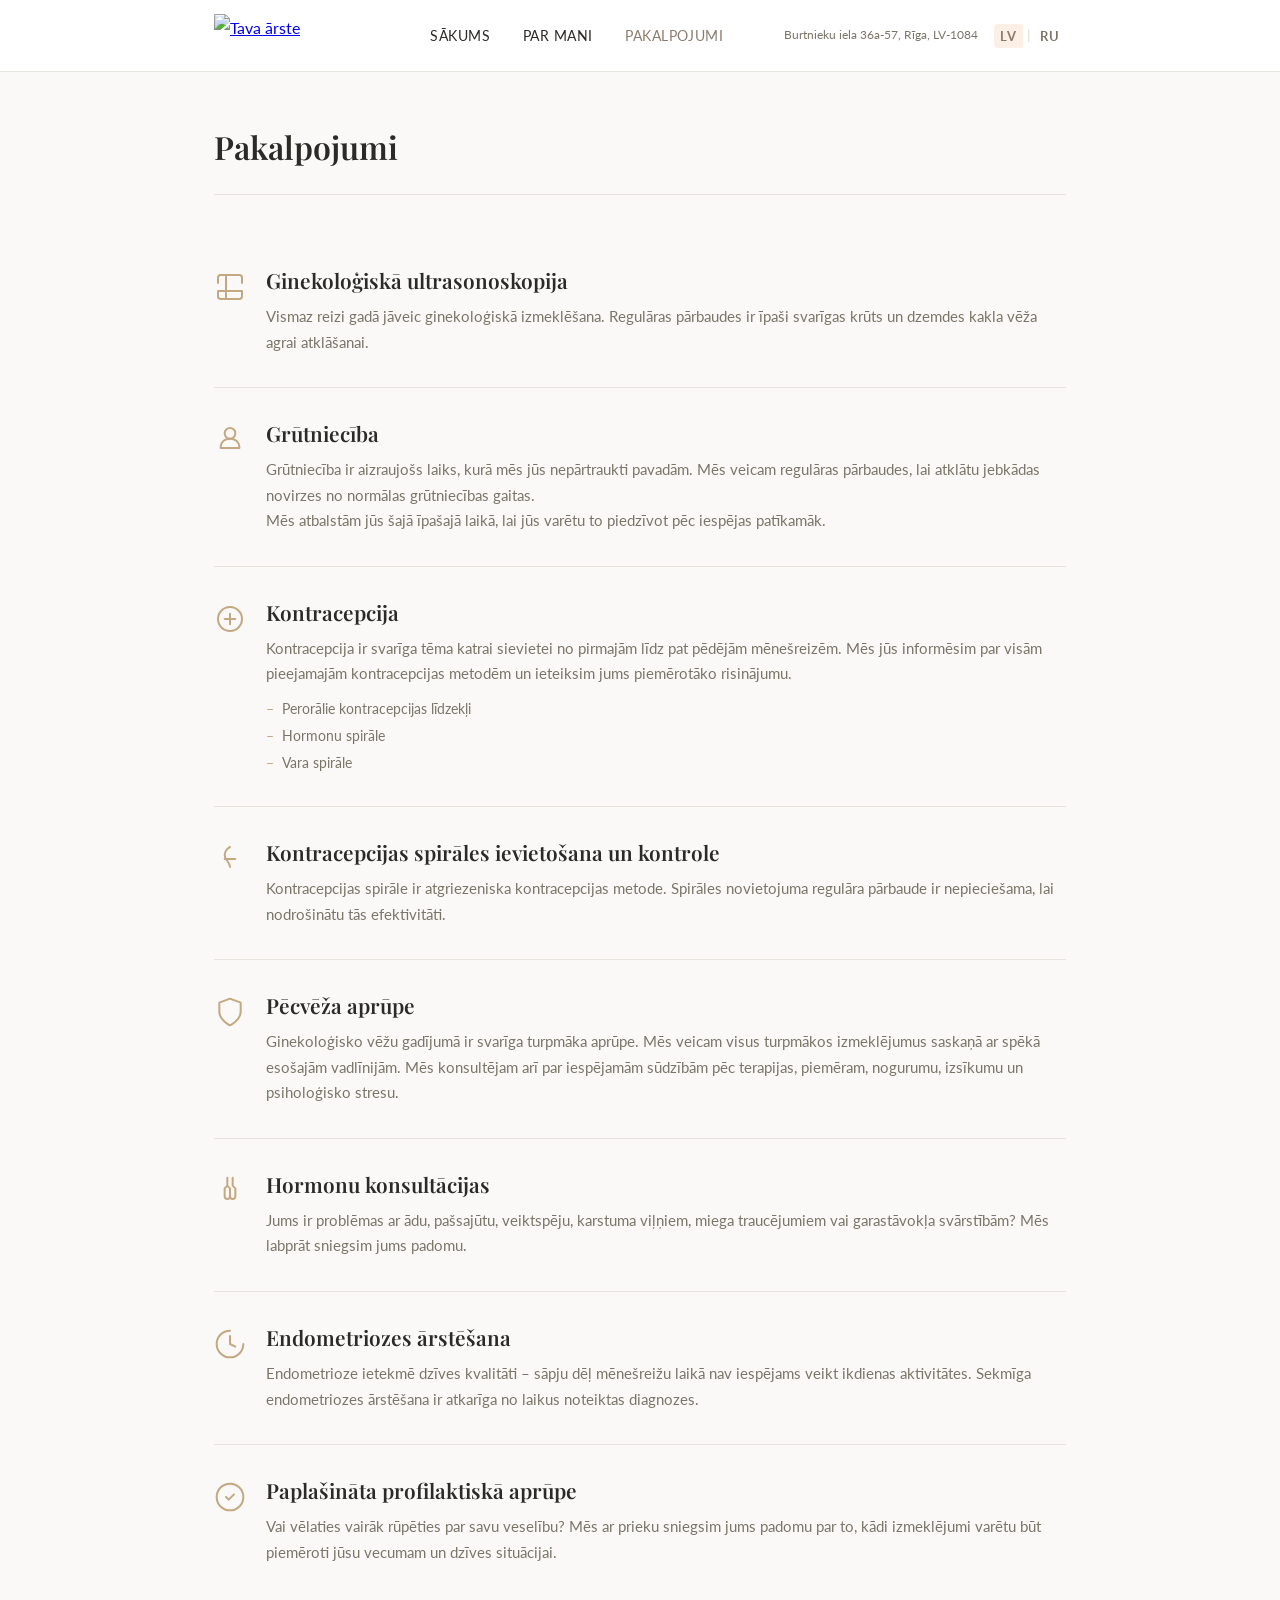
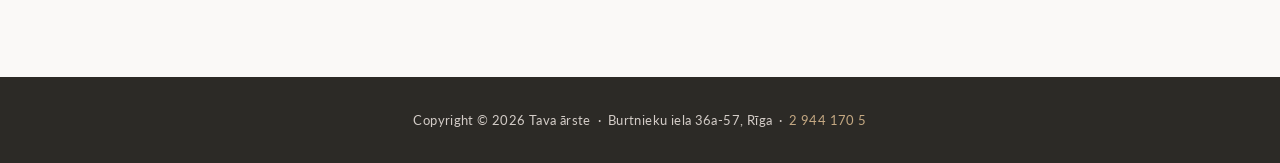
==== pakalpojumi.html @ 8bc207f9 "Tava-Arste Migration / erste schritte" ====
<!DOCTYPE html>
<html lang="lv">
<head>
  <meta charset="UTF-8">
  <meta name="viewport" content="width=device-width, initial-scale=1.0">
  <title>Pakalpojumi – Tava ārste</title>
  <meta name="description" content="Ginekoloģijas pakalpojumi: ultrasonoskopija, grūtniecība, kontracepcija, hormonu konsultācijas, endometrioze un vairāk.">
  <link rel="stylesheet" href="style.css">
</head>
<body>

<!-- ══ HEADER / NAV ══ -->
<header class="site-header">
  <nav class="nav-inner">
    <a class="nav-logo" href="index.html">
      <img src="https://tava-arste.lv/wp-content/uploads/2022/07/cropped-Logo-mit-Name-3-klein-250x71.png"
           alt="Tava ārste" width="180" height="51">
    </a>

    <ul class="nav-links">
      <li><a href="index.html">
        <span data-lang="lv" class="lang-active">Sākums</span>
        <span data-lang="ru">Главная</span>
      </a></li>
      <li><a href="par-mani.html">
        <span data-lang="lv" class="lang-active">Par mani</span>
        <span data-lang="ru">Обо мне</span>
      </a></li>
      <li><a href="pakalpojumi.html" class="active">
        <span data-lang="lv" class="lang-active">Pakalpojumi</span>
        <span data-lang="ru">Услуги</span>
      </a></li>
    </ul>

    <div style="display:flex;align-items:center;gap:16px;">
      <div class="nav-address">
        Burtnieku iela 36a-57, Rīga, LV-1084
      </div>
      <div class="lang-switch">
        <button id="btn-lv" class="active" onclick="setLang('lv')">LV</button>
        <span class="lang-sep">|</span>
        <button id="btn-ru" onclick="setLang('ru')">RU</button>
      </div>
    </div>
  </nav>
</header>

<!-- ══ MAIN ══ -->
<main>

  <!-- SVG icon templates (reusable) -->
  <svg style="display:none" xmlns="http://www.w3.org/2000/svg">
    <symbol id="icon-ultrasound" viewBox="0 0 24 24">
      <path d="M9 3H5a2 2 0 0 0-2 2v4m6-6h10a2 2 0 0 1 2 2v4M9 3v18m0 0h10a2 2 0 0 0 2-2v-4M9 21H5a2 2 0 0 1-2-2v-4m0 0h18"/>
    </symbol>
    <symbol id="icon-pregnancy" viewBox="0 0 24 24">
      <circle cx="12" cy="7" r="4"/><path d="M12 11c-4 0-7 2.5-7 6v1h14v-1c0-3.5-3-6-7-6z"/>
    </symbol>
    <symbol id="icon-contraception" viewBox="0 0 24 24">
      <circle cx="12" cy="12" r="9"/><path d="M8 12h8M12 8v8"/>
    </symbol>
    <symbol id="icon-spiral" viewBox="0 0 24 24">
      <path d="M12 3c0 0-4 2-4 6s4 5 4 9"/><path d="M8 12h8"/>
    </symbol>
    <symbol id="icon-cancer" viewBox="0 0 24 24">
      <path d="M12 22s8-4 8-10V5l-8-3-8 3v7c0 6 8 10 8 10z"/>
    </symbol>
    <symbol id="icon-hormone" viewBox="0 0 24 24">
      <path d="M10 2v6l-2 2v6a2 2 0 0 0 4 0v-6l-2-2V2z"/><path d="M14 2v6l2 2v6a2 2 0 0 1-4 0"/>
    </symbol>
    <symbol id="icon-endo" viewBox="0 0 24 24">
      <path d="M12 2a10 10 0 1 0 10 10"/><path d="M12 6v6l4 2"/>
    </symbol>
    <symbol id="icon-preventive" viewBox="0 0 24 24">
      <path d="M9 12l2 2 4-4"/><path d="M12 2a10 10 0 1 0 0 20A10 10 0 0 0 12 2z"/>
    </symbol>
  </svg>

  <!-- ── LATVIAN ── -->
  <section data-lang="lv" class="lang-active">
    <h1 class="page-title">Pakalpojumi</h1>
    <div class="services-list">

      <div class="service-item">
        <div class="service-icon"><svg><use href="#icon-ultrasound"/></svg></div>
        <div class="service-body">
          <h2>Ginekoloģiskā ultrasonoskopija</h2>
          <p>Vismaz reizi gadā jāveic ginekoloģiskā izmeklēšana. Regulāras pārbaudes ir īpaši svarīgas krūts un dzemdes kakla vēža agrai atklāšanai.</p>
        </div>
      </div>

      <div class="service-item">
        <div class="service-icon"><svg><use href="#icon-pregnancy"/></svg></div>
        <div class="service-body">
          <h2>Grūtniecība</h2>
          <p>Grūtniecība ir aizraujošs laiks, kurā mēs jūs nepārtraukti pavadām. Mēs veicam regulāras pārbaudes, lai atklātu jebkādas novirzes no normālas grūtniecības gaitas.</p>
          <p>Mēs atbalstām jūs šajā īpašajā laikā, lai jūs varētu to piedzīvot pēc iespējas patīkamāk.</p>
        </div>
      </div>

      <div class="service-item">
        <div class="service-icon"><svg><use href="#icon-contraception"/></svg></div>
        <div class="service-body">
          <h2>Kontracepcija</h2>
          <p>Kontracepcija ir svarīga tēma katrai sievietei no pirmajām līdz pat pēdējām mēnešreizēm. Mēs jūs informēsim par visām pieejamajām kontracepcijas metodēm un ieteiksim jums piemērotāko risinājumu.</p>
          <ul>
            <li>Perorālie kontracepcijas līdzekļi</li>
            <li>Hormonu spirāle</li>
            <li>Vara spirāle</li>
          </ul>
        </div>
      </div>

      <div class="service-item">
        <div class="service-icon"><svg><use href="#icon-spiral"/></svg></div>
        <div class="service-body">
          <h2>Kontracepcijas spirāles ievietošana un kontrole</h2>
          <p>Kontracepcijas spirāle ir atgriezeniska kontracepcijas metode. Spirāles novietojuma regulāra pārbaude ir nepieciešama, lai nodrošinātu tās efektivitāti.</p>
        </div>
      </div>

      <div class="service-item">
        <div class="service-icon"><svg><use href="#icon-cancer"/></svg></div>
        <div class="service-body">
          <h2>Pēcvēža aprūpe</h2>
          <p>Ginekoloģisko vēžu gadījumā ir svarīga turpmāka aprūpe. Mēs veicam visus turpmākos izmeklējumus saskaņā ar spēkā esošajām vadlīnijām. Mēs konsultējam arī par iespējamām sūdzībām pēc terapijas, piemēram, nogurumu, izsīkumu un psiholoģisko stresu.</p>
        </div>
      </div>

      <div class="service-item">
        <div class="service-icon"><svg><use href="#icon-hormone"/></svg></div>
        <div class="service-body">
          <h2>Hormonu konsultācijas</h2>
          <p>Jums ir problēmas ar ādu, pašsajūtu, veiktspēju, karstuma viļņiem, miega traucējumiem vai garastāvokļa svārstībām? Mēs labprāt sniegsim jums padomu.</p>
        </div>
      </div>

      <div class="service-item">
        <div class="service-icon"><svg><use href="#icon-endo"/></svg></div>
        <div class="service-body">
          <h2>Endometriozes ārstēšana</h2>
          <p>Endometrioze ietekmē dzīves kvalitāti – sāpju dēļ mēnešreižu laikā nav iespējams veikt ikdienas aktivitātes. Sekmīga endometriozes ārstēšana ir atkarīga no laikus noteiktas diagnozes.</p>
        </div>
      </div>

      <div class="service-item">
        <div class="service-icon"><svg><use href="#icon-preventive"/></svg></div>
        <div class="service-body">
          <h2>Paplašināta profilaktiskā aprūpe</h2>
          <p>Vai vēlaties vairāk rūpēties par savu veselību? Mēs ar prieku sniegsim jums padomu par to, kādi izmeklējumi varētu būt piemēroti jūsu vecumam un dzīves situācijai.</p>
        </div>
      </div>

    </div>
  </section>

  <!-- ── RUSSIAN ── -->
  <section data-lang="ru">
    <h1 class="page-title">Услуги</h1>
    <div class="services-list">

      <div class="service-item">
        <div class="service-icon"><svg><use href="#icon-ultrasound"/></svg></div>
        <div class="service-body">
          <h2>Гинекологическое ультразвуковое исследование</h2>
          <p>Гинекологическое обследование необходимо проходить не реже одного раза в год. Регулярные осмотры особенно важны для раннего выявления рака молочной железы и шейки матки.</p>
        </div>
      </div>

      <div class="service-item">
        <div class="service-icon"><svg><use href="#icon-pregnancy"/></svg></div>
        <div class="service-body">
          <h2>Беременность</h2>
          <p>Беременность — это захватывающее время, в течение которого мы непрерывно сопровождаем вас. Мы проводим регулярные осмотры для выявления любых отклонений от нормального течения беременности.</p>
          <p>Мы поддерживаем вас в этот особенный период, чтобы вы могли переживать его как можно приятнее.</p>
        </div>
      </div>

      <div class="service-item">
        <div class="service-icon"><svg><use href="#icon-contraception"/></svg></div>
        <div class="service-body">
          <h2>Контрацепция</h2>
          <p>Контрацепция — важная тема для каждой женщины от первых до последних менструаций. Мы информируем вас обо всех доступных методах контрацепции и рекомендуем наиболее подходящее решение.</p>
          <ul>
            <li>Оральные контрацептивы</li>
            <li>Гормональная спираль</li>
            <li>Медная спираль</li>
          </ul>
        </div>
      </div>

      <div class="service-item">
        <div class="service-icon"><svg><use href="#icon-spiral"/></svg></div>
        <div class="service-body">
          <h2>Установка и контроль контрацептивной спирали</h2>
          <p>Контрацептивная спираль — обратимый метод контрацепции. Регулярная проверка положения спирали необходима для обеспечения её эффективности.</p>
        </div>
      </div>

      <div class="service-item">
        <div class="service-icon"><svg><use href="#icon-cancer"/></svg></div>
        <div class="service-body">
          <h2>Послеонкологический уход</h2>
          <p>При гинекологических онкологических заболеваниях важно дальнейшее наблюдение. Мы проводим все последующие обследования в соответствии с действующими рекомендациями. Мы также консультируем по возможным жалобам после терапии — усталости, истощению и психологическому стрессу.</p>
        </div>
      </div>

      <div class="service-item">
        <div class="service-icon"><svg><use href="#icon-hormone"/></svg></div>
        <div class="service-body">
          <h2>Гормональные консультации</h2>
          <p>У вас проблемы с кожей, самочувствием, работоспособностью, приливами, нарушениями сна или перепадами настроения? Мы с удовольствием проконсультируем вас.</p>
        </div>
      </div>

      <div class="service-item">
        <div class="service-icon"><svg><use href="#icon-endo"/></svg></div>
        <div class="service-body">
          <h2>Лечение эндометриоза</h2>
          <p>Эндометриоз влияет на качество жизни — из-за боли во время менструации невозможно вести обычную повседневную деятельность. Успешное лечение эндометриоза зависит от своевременно поставленного диагноза.</p>
        </div>
      </div>

      <div class="service-item">
        <div class="service-icon"><svg><use href="#icon-preventive"/></svg></div>
        <div class="service-body">
          <h2>Расширенная профилактическая помощь</h2>
          <p>Хотите больше заботиться о своём здоровье? Мы с удовольствием посоветуем вам, какие обследования могут быть подходящими для вашего возраста и жизненной ситуации.</p>
        </div>
      </div>

    </div>
  </section>

</main>

<!-- ══ FOOTER ══ -->
<footer class="site-footer">
  <p>
    <span data-lang-inline="lv" class="lang-active">Copyright © 2026 Tava ārste &nbsp;·&nbsp; Burtnieku iela 36a-57, Rīga &nbsp;·&nbsp; <a href="tel:+37129441705">2 944 170 5</a></span>
    <span data-lang-inline="ru">Copyright © 2026 Tava ārste &nbsp;·&nbsp; ул. Буртниеку 36a-57, Рига &nbsp;·&nbsp; <a href="tel:+37129441705">2 944 170 5</a></span>
  </p>
</footer>

<script>
  const LANG_KEY = 'ta_lang';

  function setLang(lang) {
    localStorage.setItem(LANG_KEY, lang);
    applyLang(lang);
  }

  function applyLang(lang) {
    document.querySelectorAll('[data-lang]').forEach(el => {
      el.classList.toggle('lang-active', el.dataset.lang === lang);
    });
    document.querySelectorAll('[data-lang-inline]').forEach(el => {
      el.classList.toggle('lang-active', el.dataset.langInline === lang);
    });
    document.querySelectorAll('.nav-links [data-lang]').forEach(el => {
      el.classList.toggle('lang-active', el.dataset.lang === lang);
    });
    document.documentElement.lang = lang === 'ru' ? 'ru' : 'lv';
    document.getElementById('btn-lv').classList.toggle('active', lang === 'lv');
    document.getElementById('btn-ru').classList.toggle('active', lang === 'ru');
  }

  const saved = localStorage.getItem(LANG_KEY) || 'lv';
  applyLang(saved);
</script>

</body>
</html>
---- style.css ----
/* ============================================================
   tava-arste.lv — Global Stylesheet
   ============================================================ */

@import url('https://fonts.googleapis.com/css2?family=Lato:wght@300;400;700&family=Playfair+Display:wght@400;600&display=swap');

:root {
  --color-bg:       #faf9f7;
  --color-surface:  #ffffff;
  --color-border:   #e8e3dc;
  --color-text:     #2c2a26;
  --color-muted:    #7a7569;
  --color-accent:   #8c7b6b;   /* warm taupe */
  --color-accent2:  #c4a882;   /* sand gold */
  --color-nav-bg:   #ffffff;
  --font-sans:      'Lato', sans-serif;
  --font-serif:     'Playfair Display', serif;
  --max-w:          900px;
  --nav-h:          72px;
}

*, *::before, *::after { box-sizing: border-box; margin: 0; padding: 0; }

html { scroll-behavior: smooth; }

body {
  font-family: var(--font-sans);
  background: var(--color-bg);
  color: var(--color-text);
  font-size: 16px;
  line-height: 1.7;
}

/* ── NAV ── */
.site-header {
  position: sticky;
  top: 0;
  z-index: 100;
  background: var(--color-nav-bg);
  border-bottom: 1px solid var(--color-border);
  height: var(--nav-h);
}

.nav-inner {
  max-width: var(--max-w);
  margin: 0 auto;
  height: 100%;
  display: flex;
  align-items: center;
  justify-content: space-between;
  padding: 0 24px;
  gap: 24px;
}

.nav-logo img {
  height: 44px;
  width: auto;
  display: block;
}

.nav-links {
  display: flex;
  align-items: center;
  gap: 0;
  list-style: none;
}

.nav-links a {
  display: block;
  padding: 8px 16px;
  text-decoration: none;
  font-size: 14px;
  letter-spacing: 0.04em;
  text-transform: uppercase;
  color: var(--color-text);
  font-weight: 400;
  transition: color 0.2s;
}

.nav-links a:hover,
.nav-links a.active {
  color: var(--color-accent);
}

.nav-address {
  font-size: 12px;
  color: var(--color-muted);
  text-align: right;
  line-height: 1.4;
  white-space: nowrap;
}

/* Language switcher */
.lang-switch {
  display: flex;
  align-items: center;
  gap: 4px;
  font-size: 13px;
  font-weight: 700;
  letter-spacing: 0.06em;
}

.lang-switch button {
  background: none;
  border: none;
  cursor: pointer;
  padding: 4px 6px;
  font-family: var(--font-sans);
  font-size: 13px;
  font-weight: 700;
  letter-spacing: 0.06em;
  color: var(--color-muted);
  border-radius: 3px;
  transition: color 0.2s, background 0.2s;
}

.lang-switch button.active {
  color: var(--color-accent);
  background: oklch(0.96 0.02 60);
}

.lang-switch button:hover:not(.active) {
  color: var(--color-text);
}

.lang-sep {
  color: var(--color-border);
  user-select: none;
}

/* ── MAIN LAYOUT ── */
main {
  max-width: var(--max-w);
  margin: 0 auto;
  padding: 48px 24px 80px;
}

/* ── HERO (Sākums) ── */
.hero {
  display: grid;
  grid-template-columns: 1fr 1fr;
  gap: 48px;
  align-items: center;
  padding: 40px 0 56px;
  border-bottom: 1px solid var(--color-border);
  margin-bottom: 56px;
}

.hero-image {
  border-radius: 4px;
  overflow: hidden;
  aspect-ratio: 4/3;
  background: var(--color-border);
}

.hero-image img {
  width: 100%;
  height: 100%;
  object-fit: cover;
  display: block;
}

.hero-content h1 {
  font-family: var(--font-serif);
  font-size: 2rem;
  font-weight: 600;
  line-height: 1.25;
  margin-bottom: 16px;
  color: var(--color-text);
}

.hero-content .tagline {
  font-size: 15px;
  color: var(--color-muted);
  margin-bottom: 24px;
  line-height: 1.6;
  text-wrap: pretty;
}

.hero-content .hours-block {
  background: var(--color-surface);
  border: 1px solid var(--color-border);
  border-left: 3px solid var(--color-accent2);
  padding: 20px 24px;
  border-radius: 2px;
  margin-bottom: 24px;
}

.hero-content .hours-block h3 {
  font-size: 11px;
  letter-spacing: 0.1em;
  text-transform: uppercase;
  color: var(--color-muted);
  margin-bottom: 12px;
}

.hours-table {
  display: grid;
  grid-template-columns: auto 1fr;
  gap: 4px 16px;
  font-size: 14px;
}

.hours-table .day { color: var(--color-muted); }
.hours-table .time { color: var(--color-text); font-weight: 400; }
.hours-table .note { grid-column: 1/-1; font-size: 12px; color: var(--color-muted); font-style: italic; margin-top: 4px; }

.contact-row {
  display: flex;
  flex-direction: column;
  gap: 6px;
  font-size: 14px;
}

.contact-row a {
  color: var(--color-text);
  text-decoration: none;
}

.contact-row a:hover { color: var(--color-accent); }

.contact-row .label {
  font-size: 11px;
  letter-spacing: 0.08em;
  text-transform: uppercase;
  color: var(--color-muted);
  display: block;
  margin-bottom: 2px;
}

.btn {
  display: inline-block;
  background: var(--color-accent);
  color: #fff;
  text-decoration: none;
  padding: 12px 28px;
  font-size: 13px;
  letter-spacing: 0.06em;
  text-transform: uppercase;
  font-weight: 700;
  border-radius: 2px;
  transition: background 0.2s, transform 0.15s;
  margin-top: 20px;
}

.btn:hover {
  background: oklch(0.42 0.06 50);
  transform: translateY(-1px);
}

/* ── PAR MANI ── */
.par-mani-grid {
  display: grid;
  grid-template-columns: 280px 1fr;
  gap: 56px;
  align-items: start;
}

.par-mani-photo {
  border-radius: 4px;
  overflow: hidden;
  position: sticky;
  top: calc(var(--nav-h) + 24px);
}

.par-mani-photo img {
  width: 100%;
  height: auto;
  display: block;
}

.par-mani-content h1 {
  font-family: var(--font-serif);
  font-size: 2rem;
  font-weight: 600;
  margin-bottom: 8px;
}

.par-mani-content .subtitle {
  font-size: 14px;
  letter-spacing: 0.08em;
  text-transform: uppercase;
  color: var(--color-muted);
  margin-bottom: 32px;
}

.info-section {
  margin-bottom: 32px;
}

.info-section h3 {
  font-size: 11px;
  letter-spacing: 0.12em;
  text-transform: uppercase;
  color: var(--color-accent);
  margin-bottom: 8px;
  padding-bottom: 8px;
  border-bottom: 1px solid var(--color-border);
}

.info-section p,
.info-section ul {
  font-size: 15px;
  color: var(--color-text);
}

.info-section ul {
  list-style: none;
  display: flex;
  flex-direction: column;
  gap: 4px;
}

.info-section ul li::before {
  content: "—";
  color: var(--color-accent2);
  margin-right: 8px;
}

/* ── PAKALPOJUMI ── */
.page-title {
  font-family: var(--font-serif);
  font-size: 2rem;
  font-weight: 600;
  margin-bottom: 40px;
  padding-bottom: 20px;
  border-bottom: 1px solid var(--color-border);
}

.services-list {
  display: flex;
  flex-direction: column;
  gap: 0;
}

.service-item {
  padding: 32px 0;
  border-bottom: 1px solid var(--color-border);
  display: grid;
  grid-template-columns: 32px 1fr;
  gap: 20px;
  align-items: start;
}

.service-item:last-child { border-bottom: none; }

.service-icon {
  width: 32px;
  height: 32px;
  flex-shrink: 0;
  margin-top: 4px;
}

.service-icon svg {
  width: 100%;
  height: 100%;
  stroke: var(--color-accent2);
  fill: none;
  stroke-width: 1.5;
  stroke-linecap: round;
  stroke-linejoin: round;
}

.service-body h2 {
  font-family: var(--font-serif);
  font-size: 1.3rem;
  font-weight: 600;
  margin-bottom: 10px;
  color: var(--color-text);
  line-height: 1.3;
}

.service-body p {
  font-size: 15px;
  color: var(--color-muted);
  text-wrap: pretty;
}

.service-body ul {
  margin-top: 10px;
  list-style: none;
  display: flex;
  flex-direction: column;
  gap: 3px;
  font-size: 14px;
  color: var(--color-muted);
}

.service-body ul li::before {
  content: "–";
  color: var(--color-accent2);
  margin-right: 8px;
}

/* ── FOOTER ── */
.site-footer {
  background: var(--color-text);
  color: oklch(0.85 0.01 60);
  padding: 32px 24px;
  margin-top: 0;
  text-align: center;
  font-size: 13px;
  letter-spacing: 0.03em;
}

.site-footer a {
  color: var(--color-accent2);
  text-decoration: none;
}

/* ── RESPONSIVE ── */
@media (max-width: 680px) {
  .hero {
    grid-template-columns: 1fr;
    gap: 28px;
  }

  .par-mani-grid {
    grid-template-columns: 1fr;
  }

  .par-mani-photo {
    position: static;
    max-width: 280px;
  }

  .nav-address { display: none; }

  .nav-links a {
    padding: 8px 10px;
    font-size: 13px;
  }
}

/* ── HIDDEN LANG CONTENT ── */
[data-lang] { display: none; }
[data-lang].lang-active { display: block; }
[data-lang-inline] { display: none; }
[data-lang-inline].lang-active { display: inline; }
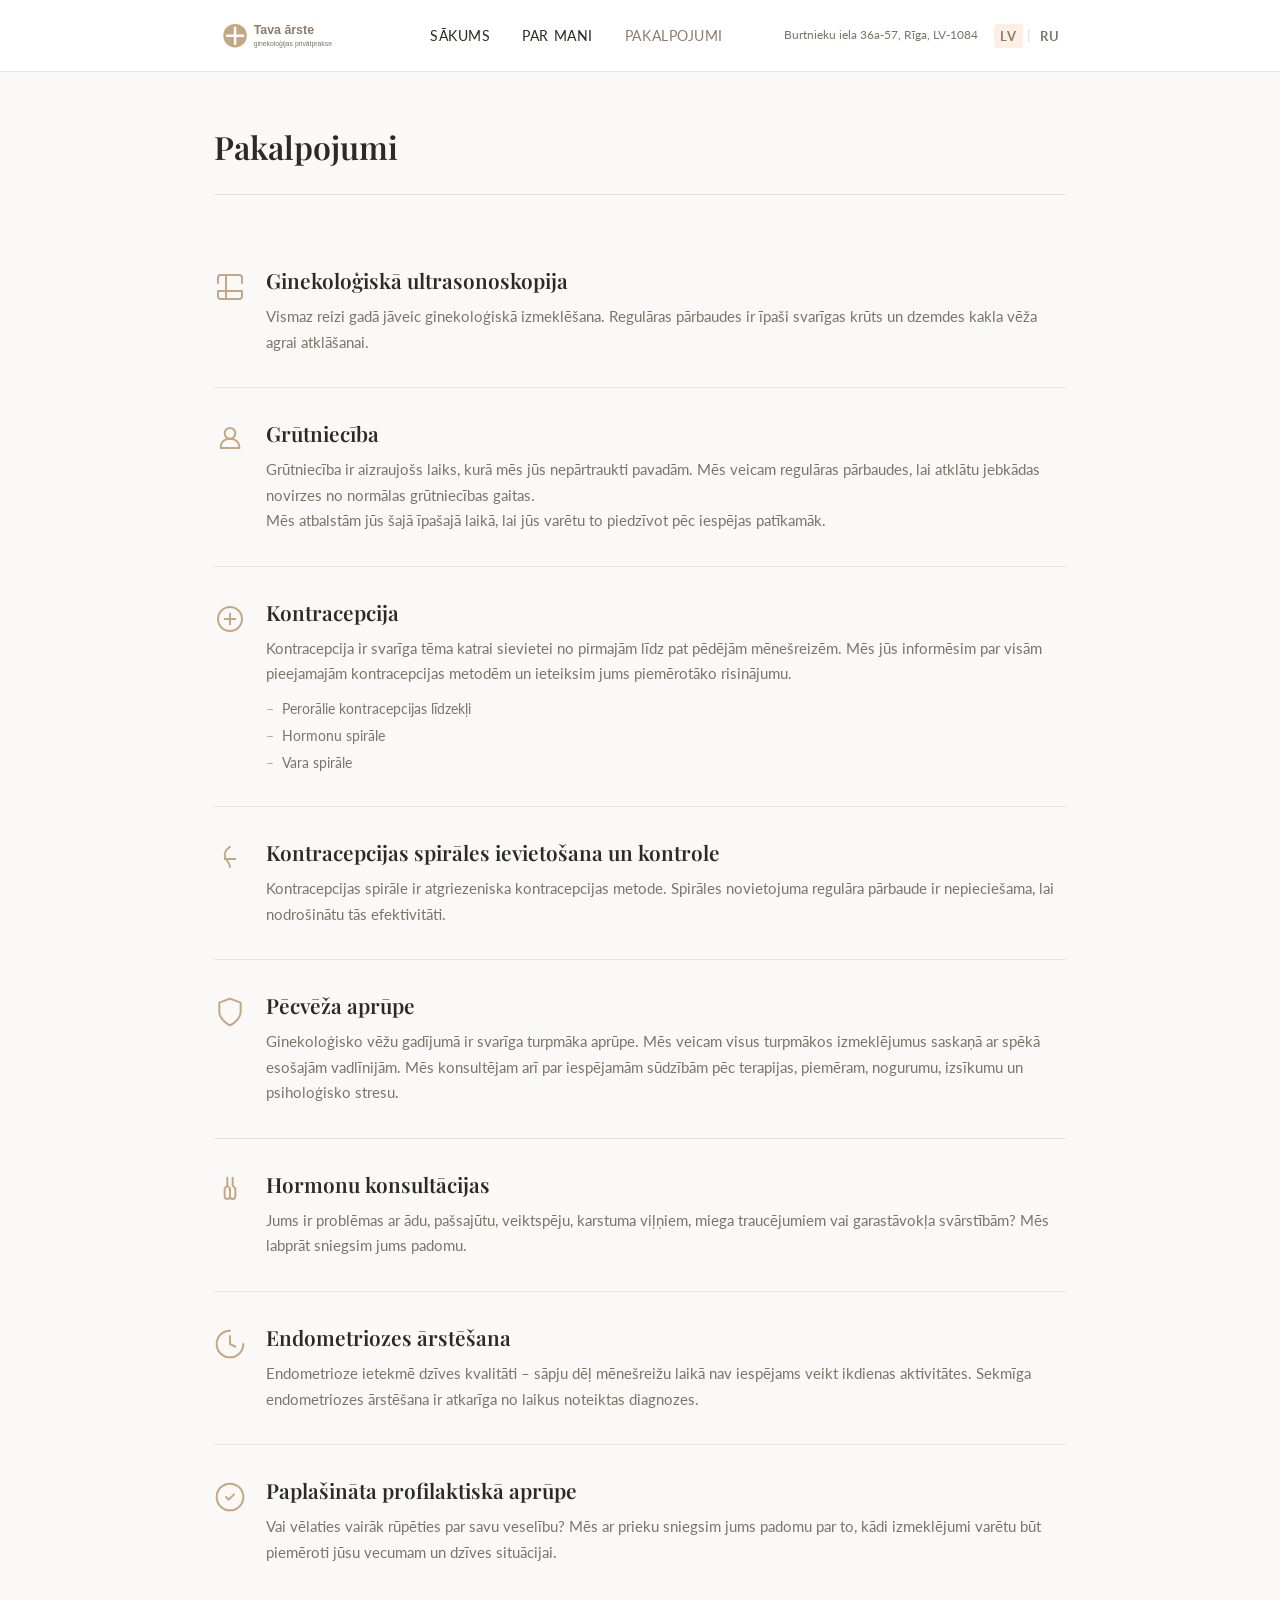
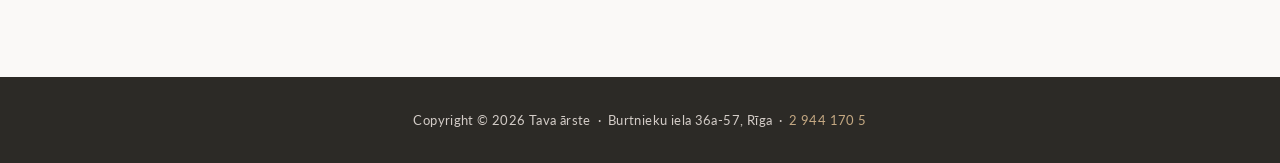
==== commit 3ecdbf87: "Fix broken site images by using local assets" ====
--- a/pakalpojumi.html
+++ b/pakalpojumi.html
@@ -13,7 +13,7 @@
 <header class="site-header">
   <nav class="nav-inner">
     <a class="nav-logo" href="index.html">
-      <img src="https://tava-arste.lv/wp-content/uploads/2022/07/cropped-Logo-mit-Name-3-klein-250x71.png"
+      <img src="images/logo.svg"
            alt="Tava ārste" width="180" height="51">
     </a>
 
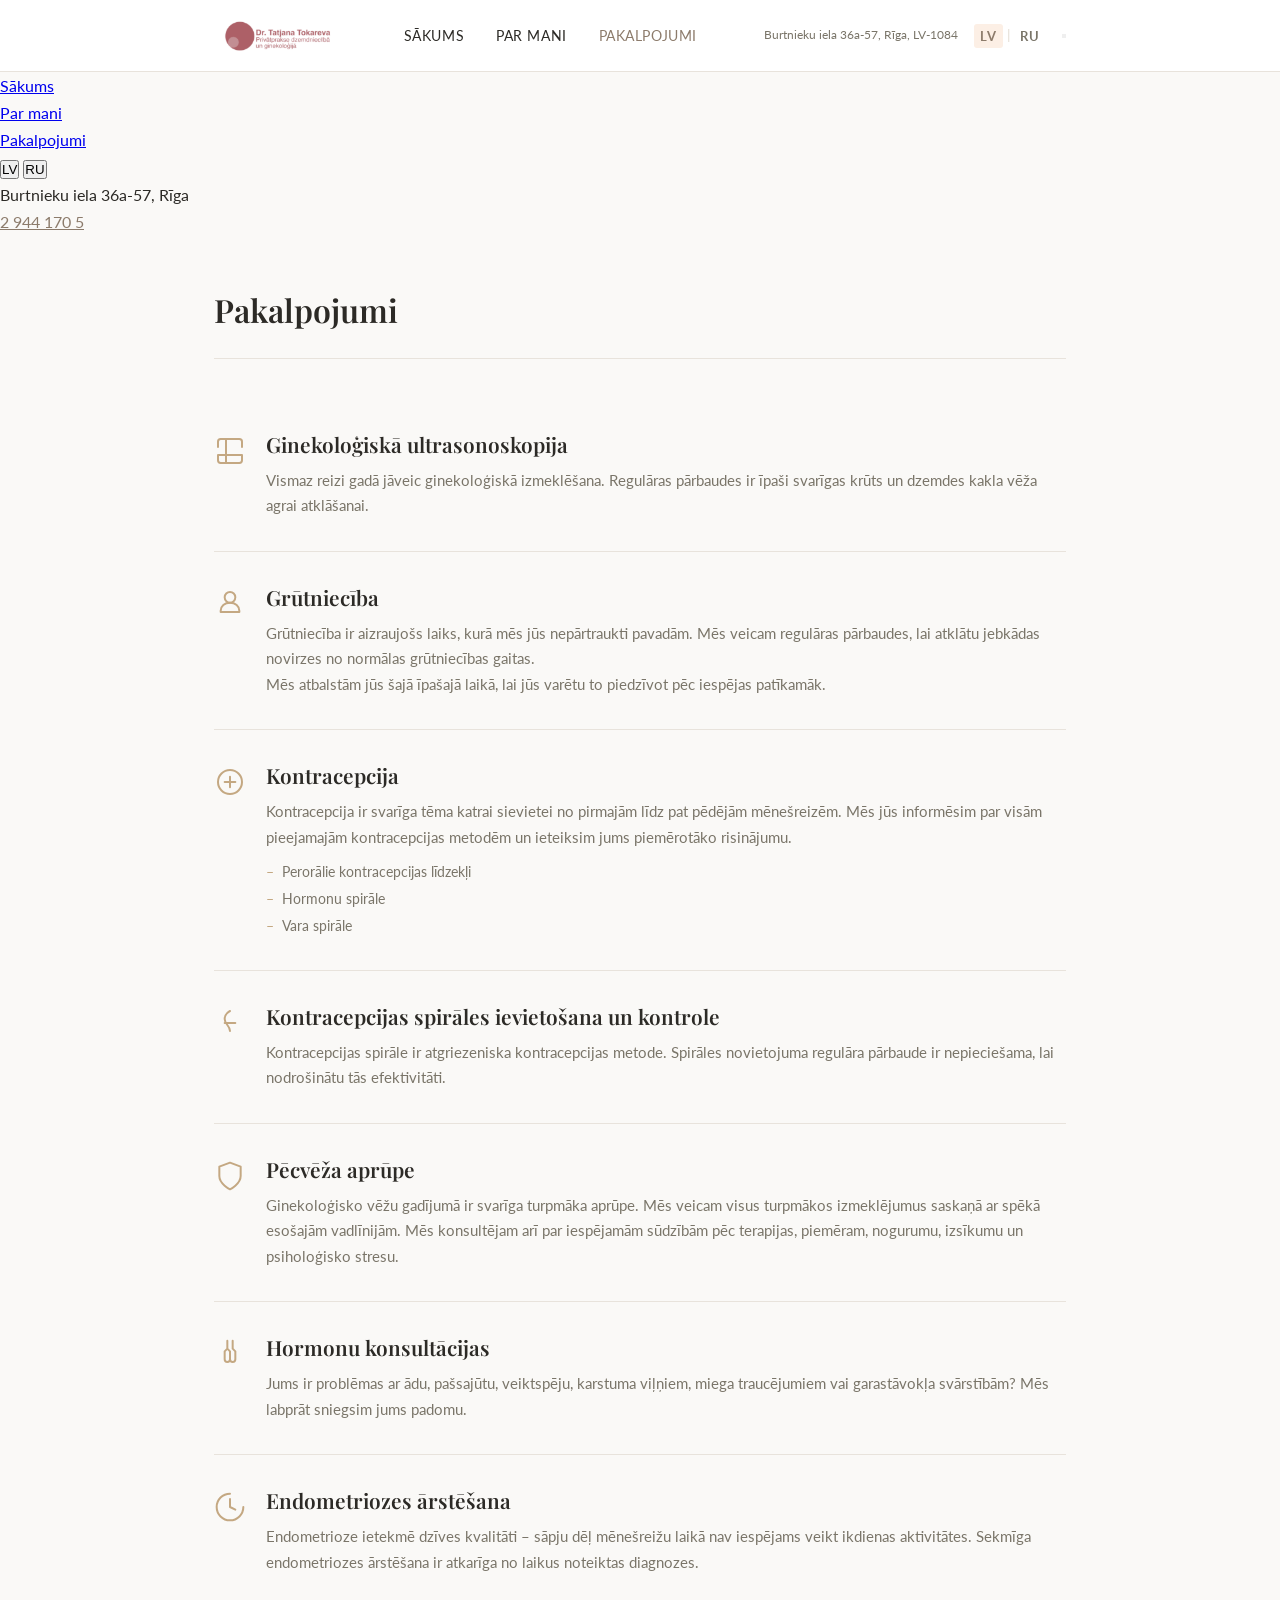
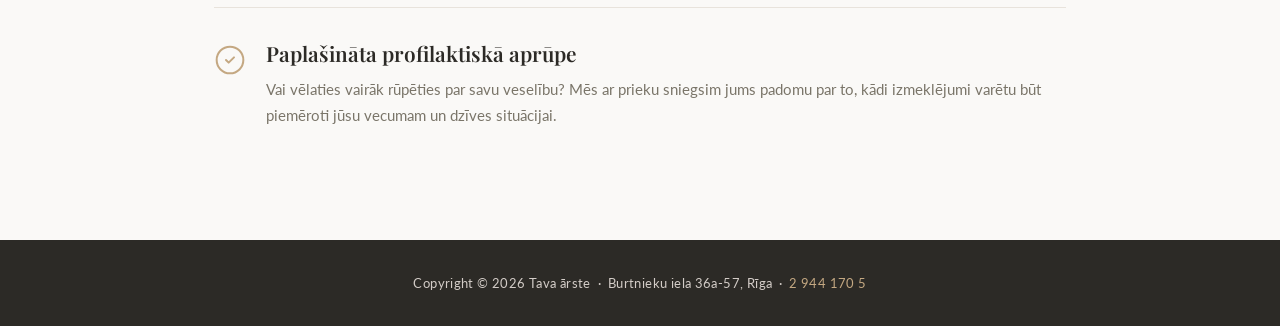
==== commit da613294: "SEO optimierung RU / LV SEO optimierung RU / LV" ====
--- a/pakalpojumi.html
+++ b/pakalpojumi.html
@@ -3,8 +3,129 @@
 <head>
   <meta charset="UTF-8">
   <meta name="viewport" content="width=device-width, initial-scale=1.0">
-  <title>Pakalpojumi – Tava ārste</title>
-  <meta name="description" content="Ginekoloģijas pakalpojumi: ultrasonoskopija, grūtniecība, kontracepcija, hormonu konsultācijas, endometrioze un vairāk.">
+
+  <!-- ── SEO ── -->
+  <title>Pakalpojumi – ginekoloģija Rīgā | Dr. Tatjana Tokareva</title>
+  <meta name="description" content="Ginekoloģijas pakalpojumi Rīgā: ultrasonogrāfija, grūtniecības uzraudzība, kontracepcija, spirāles ievietošana, hormonu konsultācijas, endometriozes ārstēšana. · Услуги гинеколога в Риге: узи, ведение беременности, контрацепция.">
+  <meta name="keywords" content="ginekoloģija Rīgā, ginekoloģiskā ultrasonogrāfija, grūtniecības uzraudzība Rīgā, kontracepcija Rīgā, spirāles ievietošana, hormonu konsultācija, endometriozes ārstēšana Rīgā, гинекология Рига, узи гинеколог Рига, ведение беременности Рига, контрацепция Рига, эндометриоз Рига, гормональная консультация">
+  <meta name="author" content="Dr. Tatjana Tokareva">
+  <meta name="robots" content="index, follow, max-image-preview:large, max-snippet:-1">
+  <meta name="geo.region" content="LV-RIX">
+  <meta name="geo.placename" content="Rīga">
+  <meta name="geo.position" content="56.9496;24.1052">
+  <meta name="ICBM" content="56.9496, 24.1052">
+  <meta name="content-language" content="lv, ru">
+  <link rel="canonical" href="https://tava-arste.lv/pakalpojumi.html">
+  <link rel="icon" type="image/png" href="images/logo.png">
+
+  <!-- ── Open Graph ── -->
+  <meta property="og:type" content="website">
+  <meta property="og:site_name" content="Tava ārste – Dr. Tatjana Tokareva">
+  <meta property="og:url" content="https://tava-arste.lv/pakalpojumi.html">
+  <meta property="og:title" content="Pakalpojumi – ginekoloģija Rīgā | Dr. Tatjana Tokareva">
+  <meta property="og:description" content="Pilns ginekoloģijas pakalpojumu klāsts Rīgā. 25+ gadu pieredze. · Услуги гинеколога в Риге.">
+  <meta property="og:image" content="https://tava-arste.lv/images/tatjana.png">
+  <meta property="og:locale" content="lv_LV">
+  <meta property="og:locale:alternate" content="ru_RU">
+
+  <!-- ── Twitter ── -->
+  <meta name="twitter:card" content="summary_large_image">
+  <meta name="twitter:title" content="Pakalpojumi – ginekoloģija Rīgā">
+  <meta name="twitter:image" content="https://tava-arste.lv/images/tatjana.png">
+
+  <!-- ── hreflang ── -->
+  <link rel="alternate" hreflang="lv" href="https://tava-arste.lv/pakalpojumi.html">
+  <link rel="alternate" hreflang="lv-LV" href="https://tava-arste.lv/pakalpojumi.html">
+  <link rel="alternate" hreflang="ru" href="https://tava-arste.lv/pakalpojumi.html?lang=ru">
+  <link rel="alternate" hreflang="ru-LV" href="https://tava-arste.lv/pakalpojumi.html?lang=ru">
+  <link rel="alternate" hreflang="x-default" href="https://tava-arste.lv/pakalpojumi.html">
+
+  <!-- ── Structured Data: Services ── -->
+  <script type="application/ld+json">
+  {
+    "@context": "https://schema.org",
+    "@type": "MedicalClinic",
+    "@id": "https://tava-arste.lv/#practice",
+    "name": "Dr. Tatjana Tokareva – ginekoloģes privātprakse",
+    "url": "https://tava-arste.lv",
+    "telephone": "+37129441705",
+    "medicalSpecialty": "Gynecologic",
+    "availableLanguage": ["lv", "ru"],
+    "areaServed": [
+      { "@type": "City", "name": "Rīga" },
+      { "@type": "Country", "name": "Latvija" }
+    ],
+    "address": {
+      "@type": "PostalAddress",
+      "streetAddress": "Burtnieku iela 36a-57",
+      "addressLocality": "Rīga",
+      "postalCode": "LV-1084",
+      "addressCountry": "LV"
+    },
+    "geo": {
+      "@type": "GeoCoordinates",
+      "latitude": 56.9496,
+      "longitude": 24.1052
+    },
+    "hasOfferCatalog": {
+      "@type": "OfferCatalog",
+      "name": "Ginekoloģijas pakalpojumi Rīgā",
+      "itemListElement": [
+        {"@type": "Offer", "itemOffered": {"@type": "MedicalProcedure", "name": "Ginekoloģiskā ultrasonogrāfija"}},
+        {"@type": "Offer", "itemOffered": {"@type": "MedicalProcedure", "name": "Grūtniecības uzraudzība"}},
+        {"@type": "Offer", "itemOffered": {"@type": "MedicalProcedure", "name": "Kontracepcijas konsultācija"}},
+        {"@type": "Offer", "itemOffered": {"@type": "MedicalProcedure", "name": "Spirāles ievietošana un kontrole"}},
+        {"@type": "Offer", "itemOffered": {"@type": "MedicalProcedure", "name": "Pēcvēža aprūpe"}},
+        {"@type": "Offer", "itemOffered": {"@type": "MedicalProcedure", "name": "Hormonu konsultācijas"}},
+        {"@type": "Offer", "itemOffered": {"@type": "MedicalProcedure", "name": "Endometriozes ārstēšana"}},
+        {"@type": "Offer", "itemOffered": {"@type": "MedicalProcedure", "name": "Paplašināta profilaktiskā aprūpe"}}
+      ]
+    }
+  }
+  </script>
+
+  <!-- ── FAQ Schema (Rich Snippets) ── -->
+  <script type="application/ld+json">
+  {
+    "@context": "https://schema.org",
+    "@type": "FAQPage",
+    "mainEntity": [
+      {
+        "@type": "Question",
+        "name": "Kur atrodas ginekoloģes prakse Rīgā?",
+        "acceptedAnswer": {
+          "@type": "Answer",
+          "text": "Dr. Tatjanas Tokarevas ginekoloģes privātprakse atrodas Ūnijas Doktorātā, Burtnieku ielā 36a-57, Rīgā, LV-1084."
+        }
+      },
+      {
+        "@type": "Question",
+        "name": "Kā pierakstīties pie ginekologa Rīgā?",
+        "acceptedAnswer": {
+          "@type": "Answer",
+          "text": "Pieraksts pa tālruni 2 944 170 5 (ārste) vai 6 756 022 9 (doktorāts), kā arī tiešsaistē Ūnijas Doktorāta sistēmā unidok.lv."
+        }
+      },
+      {
+        "@type": "Question",
+        "name": "Cik bieži jāveic ginekoloģiskā apskate?",
+        "acceptedAnswer": {
+          "@type": "Answer",
+          "text": "Ginekoloģiskā izmeklēšana jāveic vismaz reizi gadā. Regulāras pārbaudes ir īpaši svarīgas krūts un dzemdes kakla vēža agrai atklāšanai."
+        }
+      },
+      {
+        "@type": "Question",
+        "name": "В каких языках ведётся приём?",
+        "acceptedAnswer": {
+          "@type": "Answer",
+          "text": "Приём ведётся на латышском и русском языках. Гинеколог в Риге, Ūnijas Doktorāts, ул. Буртниеку 36a-57."
+        }
+      }
+    ]
+  }
+  </script>
+
   <link rel="stylesheet" href="style.css">
 </head>
 <body>
@@ -13,8 +134,7 @@
 <header class="site-header">
   <nav class="nav-inner">
     <a class="nav-logo" href="index.html">
-      <img src="images/logo.svg"
-           alt="Tava ārste" width="180" height="51">
+      <img src="images/logo.png" alt="Tava ārste" width="180" height="51">
     </a>
 
     <ul class="nav-links">
@@ -33,22 +153,47 @@
     </ul>
 
     <div style="display:flex;align-items:center;gap:16px;">
-      <div class="nav-address">
-        Burtnieku iela 36a-57, Rīga, LV-1084
-      </div>
+      <div class="nav-address">Burtnieku iela 36a-57, Rīga, LV-1084</div>
       <div class="lang-switch">
         <button id="btn-lv" class="active" onclick="setLang('lv')">LV</button>
         <span class="lang-sep">|</span>
         <button id="btn-ru" onclick="setLang('ru')">RU</button>
       </div>
+      <button class="hamburger" id="hamburger" aria-label="Izvēlne" aria-expanded="false" onclick="toggleMenu()">
+        <span></span><span></span><span></span>
+      </button>
     </div>
   </nav>
 </header>
 
+<!-- ══ MOBILE DRAWER ══ -->
+<nav class="mobile-nav" id="mobile-nav" aria-label="Mobilā navigācija">
+  <a href="index.html">
+    <span data-lang="lv" class="lang-active">Sākums</span>
+    <span data-lang="ru">Главная</span>
+  </a>
+  <a href="par-mani.html">
+    <span data-lang="lv" class="lang-active">Par mani</span>
+    <span data-lang="ru">Обо мне</span>
+  </a>
+  <a href="pakalpojumi.html" class="active">
+    <span data-lang="lv" class="lang-active">Pakalpojumi</span>
+    <span data-lang="ru">Услуги</span>
+  </a>
+  <div class="mobile-lang">
+    <button id="mob-btn-lv" class="active" onclick="setLang('lv')">LV</button>
+    <button id="mob-btn-ru" onclick="setLang('ru')">RU</button>
+  </div>
+  <div class="mobile-address">
+    Burtnieku iela 36a-57, Rīga<br>
+    <a href="tel:+37129441705" style="color:var(--color-accent)">2 944 170 5</a>
+  </div>
+</nav>
+
 <!-- ══ MAIN ══ -->
 <main>
 
-  <!-- SVG icon templates (reusable) -->
+  <!-- SVG icon templates -->
   <svg style="display:none" xmlns="http://www.w3.org/2000/svg">
     <symbol id="icon-ultrasound" viewBox="0 0 24 24">
       <path d="M9 3H5a2 2 0 0 0-2 2v4m6-6h10a2 2 0 0 1 2 2v4M9 3v18m0 0h10a2 2 0 0 0 2-2v-4M9 21H5a2 2 0 0 1-2-2v-4m0 0h18"/>
@@ -257,15 +402,36 @@
     document.querySelectorAll('[data-lang-inline]').forEach(el => {
       el.classList.toggle('lang-active', el.dataset.langInline === lang);
     });
-    document.querySelectorAll('.nav-links [data-lang]').forEach(el => {
-      el.classList.toggle('lang-active', el.dataset.lang === lang);
+    document.documentElement.lang = lang === 'ru' ? 'ru' : 'lv';
+    ['btn-lv','mob-btn-lv'].forEach(id => {
+      const el = document.getElementById(id);
+      if (el) el.classList.toggle('active', lang === 'lv');
     });
-    document.documentElement.lang = lang === 'ru' ? 'ru' : 'lv';
-    document.getElementById('btn-lv').classList.toggle('active', lang === 'lv');
-    document.getElementById('btn-ru').classList.toggle('active', lang === 'ru');
+    ['btn-ru','mob-btn-ru'].forEach(id => {
+      const el = document.getElementById(id);
+      if (el) el.classList.toggle('active', lang === 'ru');
+    });
   }
 
-  const saved = localStorage.getItem(LANG_KEY) || 'lv';
+  function toggleMenu() {
+    const burger = document.getElementById('hamburger');
+    const nav = document.getElementById('mobile-nav');
+    const open = nav.classList.toggle('open');
+    burger.classList.toggle('open', open);
+    burger.setAttribute('aria-expanded', open);
+    document.body.style.overflow = open ? 'hidden' : '';
+  }
+
+  document.querySelectorAll('.mobile-nav a').forEach(a => {
+    a.addEventListener('click', () => {
+      document.getElementById('mobile-nav').classList.remove('open');
+      document.getElementById('hamburger').classList.remove('open');
+      document.body.style.overflow = '';
+    });
+  });
+
+  const urlLang = new URLSearchParams(location.search).get('lang');
+  const saved = urlLang || localStorage.getItem(LANG_KEY) || 'lv';
   applyLang(saved);
 </script>
 
